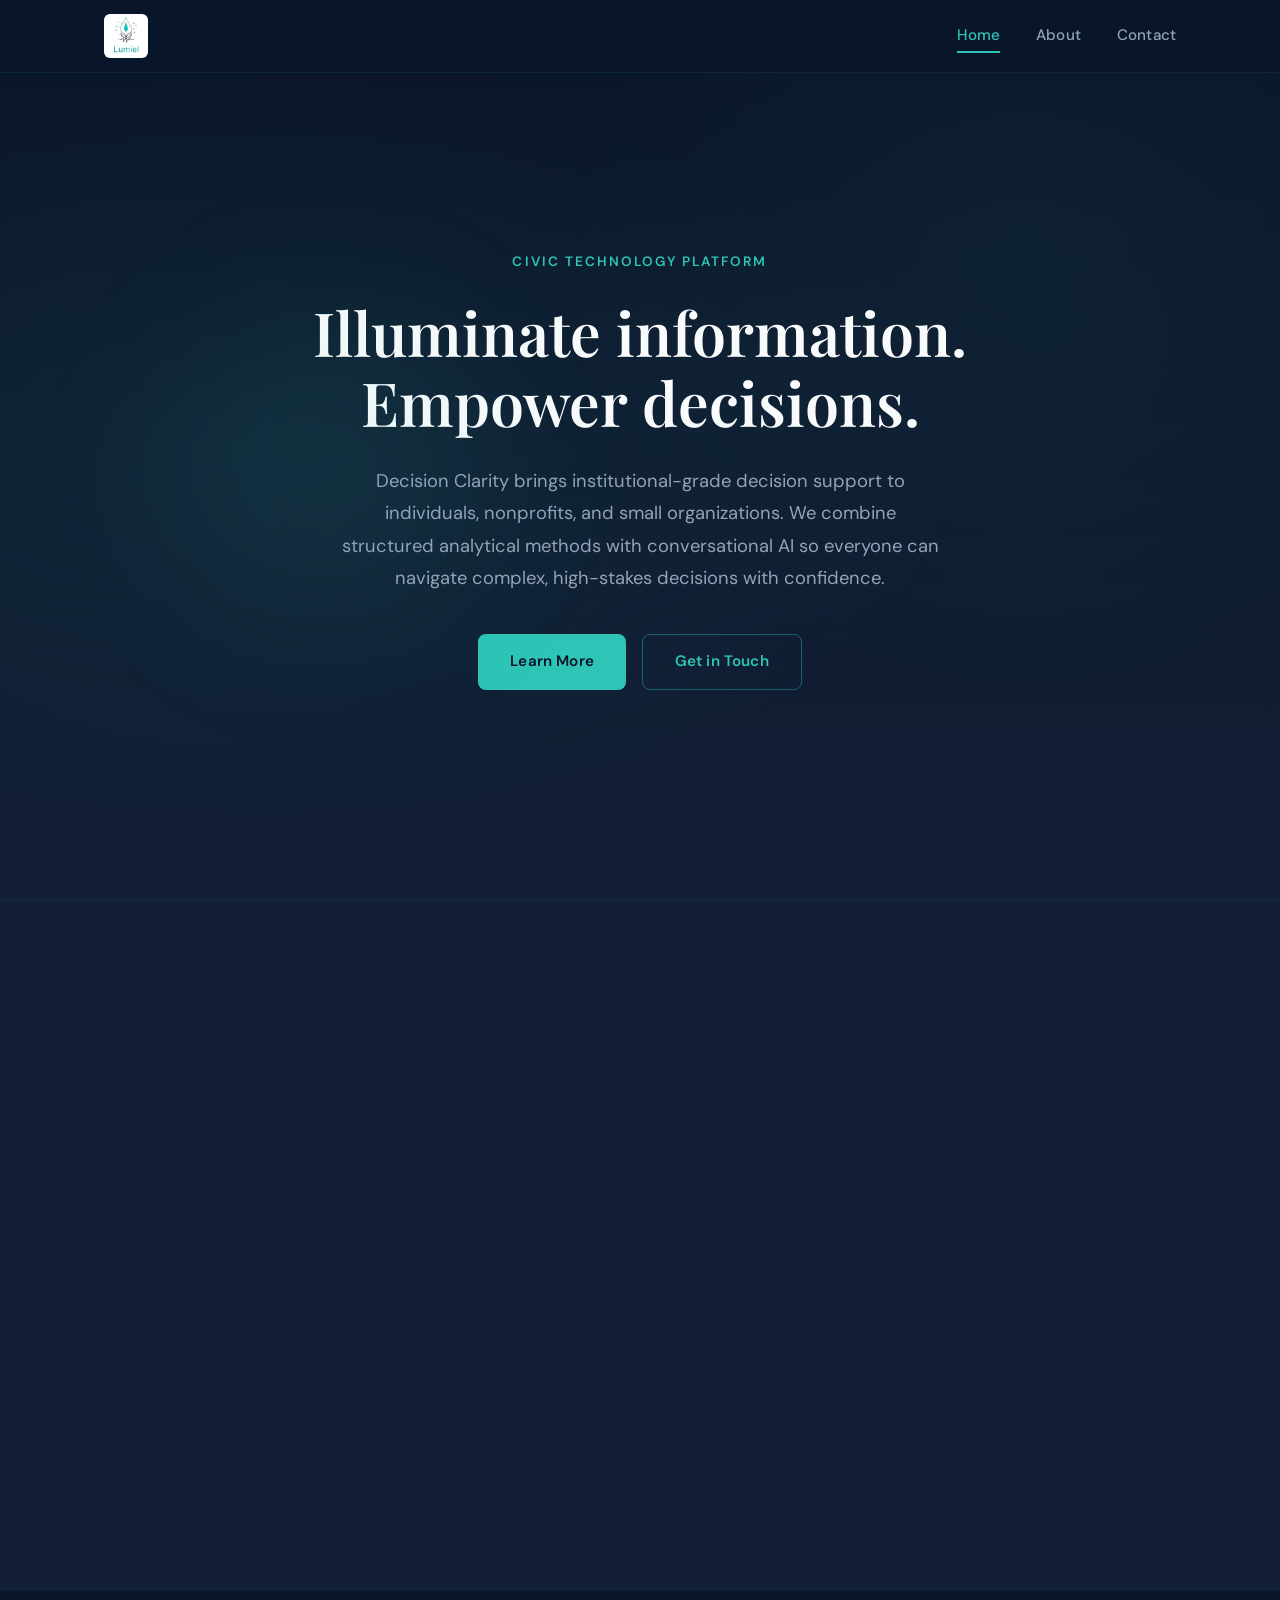
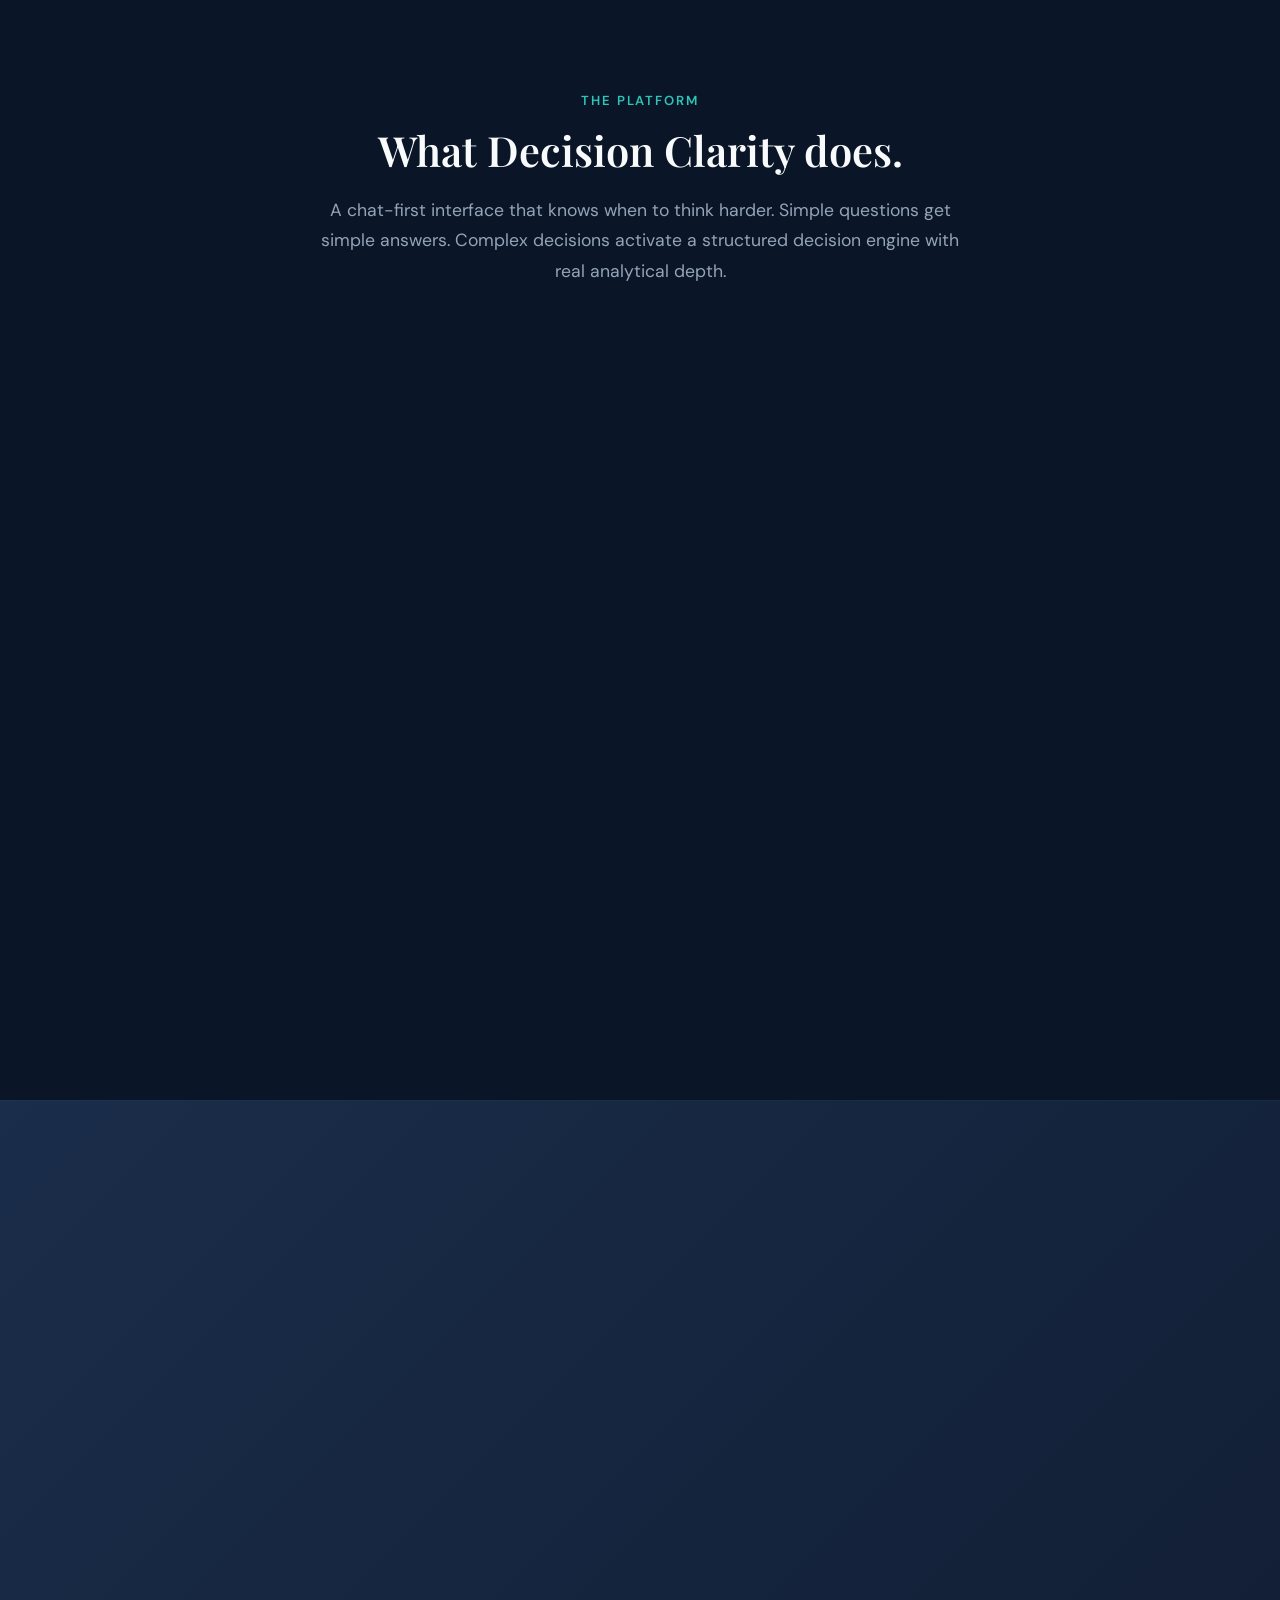
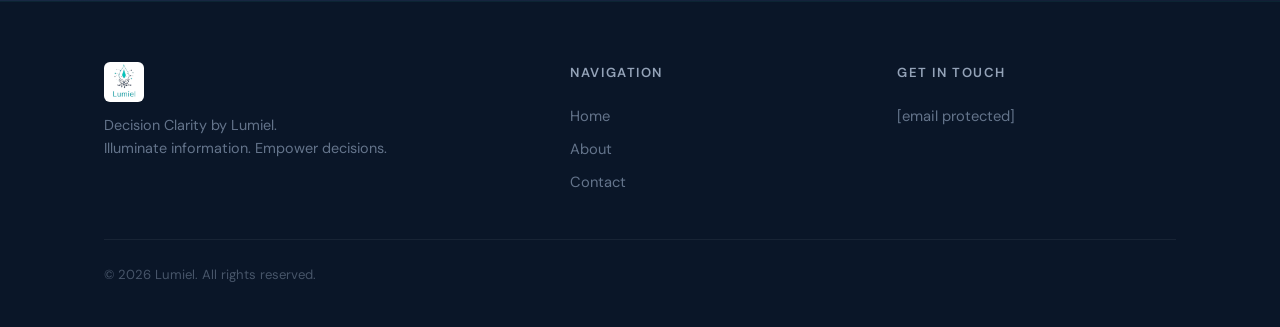
==== index.html @ 92bf22a9 "Initial commit: Decision Clarity site Co-Authored-By: Claude Opus 4.6 <noreply@anthropic.com>" ====
<!DOCTYPE html>
<html lang="en">
<head>
    <meta charset="UTF-8">
    <meta name="viewport" content="width=device-width, initial-scale=1.0">
    <title>Decision Clarity by Lumiel</title>
    <meta name="description" content="Institutional-grade decision support tools for everyone. Decision Clarity combines structured analytical methods with conversational AI to help navigate complex, high-stakes decisions.">
    <link rel="preconnect" href="https://fonts.googleapis.com">
    <link rel="preconnect" href="https://fonts.gstatic.com" crossorigin>
    <link href="https://fonts.googleapis.com/css2?family=DM+Sans:ital,opsz,wght@0,9..40,300;0,9..40,400;0,9..40,500;0,9..40,600;0,9..40,700;1,9..40,400&family=Playfair+Display:wght@400;500;600;700&display=swap" rel="stylesheet">
    <link rel="stylesheet" href="styles.css">
</head>
<body>

    <!-- Navigation -->
    <nav class="nav">
        <div class="nav-inner">
            <a href="index.html" class="nav-logo">
                <img src="images/logo.jpeg" alt="Lumiel" class="nav-logo-img">
            </a>
            <button class="nav-toggle" aria-label="Toggle menu">
                <span></span><span></span><span></span>
            </button>
            <div class="nav-links">
                <a href="index.html" class="nav-link active">Home</a>
                <a href="about.html" class="nav-link">About</a>
                <a href="contact.html" class="nav-link">Contact</a>
            </div>
        </div>
    </nav>

    <!-- Hero -->
    <section class="hero">
        <div class="hero-bg"></div>
        <div class="hero-content">
            <p class="hero-eyebrow">Civic Technology Platform</p>
            <h1 class="hero-title">Illuminate information.<br>Empower decisions.</h1>
            <p class="hero-subtitle">Decision Clarity brings institutional-grade decision support to individuals, nonprofits, and small organizations. We combine structured analytical methods with conversational AI so everyone can navigate complex, high-stakes decisions with confidence.</p>
            <div class="hero-actions">
                <a href="about.html" class="btn btn-primary">Learn More</a>
                <a href="contact.html" class="btn btn-outline">Get in Touch</a>
            </div>
        </div>
        <div class="hero-glow"></div>
    </section>

    <!-- Problem Statement -->
    <section class="section section-problem">
        <div class="container">
            <div class="problem-grid">
                <div class="problem-text">
                    <p class="section-eyebrow">The Problem</p>
                    <h2 class="section-title">The decision intelligence gap is real.</h2>
                    <p class="section-body">Governments, corporations, and intelligence agencies have long relied on structured analytical frameworks, probabilistic forecasting, and causal modeling to make high-stakes decisions. These tools are powerful, rigorously developed, and largely inaccessible to the public.</p>
                    <p class="section-body">Meanwhile, individuals and small organizations face increasingly complex decisions with tools that were never designed for the task. Consumer AI offers conversational convenience but lacks the methodological rigor, transparency, and accountability that serious decisions require.</p>
                </div>
                <div class="problem-visual">
                    <div class="gap-card gap-card-top">
                        <span class="gap-icon">&#9670;</span>
                        <h3>Institutions</h3>
                        <p>Bayesian models, causal inference, structured analytic techniques, dedicated analyst teams</p>
                    </div>
                    <div class="gap-divider">
                        <span>The Gap</span>
                    </div>
                    <div class="gap-card gap-card-bottom">
                        <span class="gap-icon">&#9671;</span>
                        <h3>Everyone Else</h3>
                        <p>Unstructured AI chat, search engines, intuition, guesswork</p>
                    </div>
                </div>
            </div>
        </div>
    </section>

    <!-- Platform Capabilities -->
    <section class="section section-capabilities">
        <div class="container">
            <p class="section-eyebrow center">The Platform</p>
            <h2 class="section-title center">What Decision Clarity does.</h2>
            <p class="section-intro center">A chat-first interface that knows when to think harder. Simple questions get simple answers. Complex decisions activate a structured decision engine with real analytical depth.</p>
            
            <div class="capabilities-grid">
                <div class="capability-card">
                    <div class="capability-icon">
                        <svg viewBox="0 0 24 24" fill="none" stroke="currentColor" stroke-width="1.5" stroke-linecap="round" stroke-linejoin="round"><path d="M9 12l2 2 4-4"/><path d="M12 3a9 9 0 1 0 0 18 9 9 0 0 0 0-18z"/></svg>
                    </div>
                    <h3>Evidence Grading</h3>
                    <p>Systematic evaluation of evidence quality using frameworks adapted from intelligence analysis and clinical research. Know what to trust and why.</p>
                </div>
                <div class="capability-card">
                    <div class="capability-icon">
                        <svg viewBox="0 0 24 24" fill="none" stroke="currentColor" stroke-width="1.5" stroke-linecap="round" stroke-linejoin="round"><path d="M3 3v18h18"/><path d="M7 16l4-8 4 4 4-6"/></svg>
                    </div>
                    <h3>Probabilistic Reasoning</h3>
                    <p>Bayesian updating and probabilistic tools that quantify uncertainty. Understand confidence levels and risk instead of getting a single answer with false certainty.</p>
                </div>
                <div class="capability-card">
                    <div class="capability-icon">
                        <svg viewBox="0 0 24 24" fill="none" stroke="currentColor" stroke-width="1.5" stroke-linecap="round" stroke-linejoin="round"><circle cx="6" cy="6" r="3"/><circle cx="18" cy="18" r="3"/><path d="M8.5 8.5l7 7"/><path d="M18 6l-4 4"/><path d="M6 18l4-4"/></svg>
                    </div>
                    <h3>Causal Inference</h3>
                    <p>Structured causal modeling that separates correlation from causation. Make decisions based on what actually drives outcomes, not surface patterns.</p>
                </div>
                <div class="capability-card">
                    <div class="capability-icon">
                        <svg viewBox="0 0 24 24" fill="none" stroke="currentColor" stroke-width="1.5" stroke-linecap="round" stroke-linejoin="round"><path d="M21 15a2 2 0 0 1-2 2H7l-4 4V5a2 2 0 0 1 2-2h14a2 2 0 0 1 2 2z"/></svg>
                    </div>
                    <h3>Conversational AI Interface</h3>
                    <p>Natural language interaction that guides you through analytical frameworks without requiring technical expertise. The complexity works behind the scenes.</p>
                </div>
                <div class="capability-card">
                    <div class="capability-icon">
                        <svg viewBox="0 0 24 24" fill="none" stroke="currentColor" stroke-width="1.5" stroke-linecap="round" stroke-linejoin="round"><rect x="3" y="3" width="18" height="18" rx="2"/><path d="M3 9h18"/><path d="M9 3v18"/></svg>
                    </div>
                    <h3>Normative Firewall</h3>
                    <p>A principled separation between facts and values. The platform helps you reason clearly without smuggling in hidden assumptions or biases about what you should want.</p>
                </div>
                <div class="capability-card">
                    <div class="capability-icon">
                        <svg viewBox="0 0 24 24" fill="none" stroke="currentColor" stroke-width="1.5" stroke-linecap="round" stroke-linejoin="round"><path d="M12 22s8-4 8-10V5l-8-3-8 3v7c0 6 8 10 8 10z"/></svg>
                    </div>
                    <h3>Transparent Reasoning</h3>
                    <p>Every recommendation comes with an auditable reasoning chain. You can see exactly how the platform arrived at its analysis and where the uncertainties lie.</p>
                </div>
            </div>
        </div>
    </section>

    <!-- CTA -->
    <section class="section section-cta">
        <div class="container">
            <div class="cta-inner">
                <h2>Decision support should be a public resource,<br>not a proprietary advantage.</h2>
                <p>Decision Clarity is in active development. We're building toward a future where rigorous analytical tools are available to everyone who needs them.</p>
                <div class="cta-actions">
                    <a href="about.html" class="btn btn-primary">Meet the Team</a>
                    <a href="contact.html" class="btn btn-outline-light">Contact Us</a>
                </div>
            </div>
        </div>
    </section>

    <!-- Footer -->
    <footer class="footer">
        <div class="container">
            <div class="footer-grid">
                <div class="footer-brand">
                    <img src="images/logo.jpeg" alt="Lumiel" class="footer-logo">
                    <p class="footer-tagline">Decision Clarity by Lumiel.<br>Illuminate information. Empower decisions.</p>
                </div>
                <div class="footer-nav">
                    <h4>Navigation</h4>
                    <a href="index.html">Home</a>
                    <a href="about.html">About</a>
                    <a href="contact.html">Contact</a>
                </div>
                <div class="footer-contact">
                    <h4>Get in Touch</h4>
                    <a href="/cdn-cgi/l/email-protection#3853594c505d4a51565d50594a5c51560b0b785f55595154165b5755"><span class="__cf_email__" data-cfemail="4b202a3f232e3922252e232a392f222578780b2c262a222765282426">[email&#160;protected]</span></a>
                </div>
            </div>
            <div class="footer-bottom">
                <p>&copy; 2026 Lumiel. All rights reserved.</p>
            </div>
        </div>
    </footer>

    <script data-cfasync="false" src="/cdn-cgi/scripts/5c5dd728/cloudflare-static/email-decode.min.js"></script><script>
        // Mobile nav toggle
        const toggle = document.querySelector('.nav-toggle');
        const links = document.querySelector('.nav-links');
        toggle.addEventListener('click', () => {
            links.classList.toggle('open');
            toggle.classList.toggle('open');
        });

        // Scroll animations
        const observer = new IntersectionObserver((entries) => {
            entries.forEach(entry => {
                if (entry.isIntersecting) {
                    entry.target.classList.add('visible')
---- styles.css ----
/* ============================================
   Decision Clarity by Lumiel
   Stylesheet
   ============================================ */

:root {
    --navy: #0a1628;
    --navy-mid: #121f36;
    --navy-light: #1a2d4a;
    --teal: #2ec4b6;
    --teal-light: #5eddd0;
    --teal-glow: rgba(46, 196, 182, 0.15);
    --teal-subtle: rgba(46, 196, 182, 0.08);
    --white: #f8fafb;
    --gray-100: #e8ecf0;
    --gray-200: #c9d1da;
    --gray-300: #94a3b8;
    --gray-400: #64748b;
    --gray-500: #475569;
    --text-primary: #f0f4f8;
    --text-secondary: #94a3b8;
    --text-dark: #1a2d4a;
    --text-dark-secondary: #475569;
    --surface: #0f1b2e;
    --surface-light: #f1f5f9;
    --font-display: 'Playfair Display', Georgia, serif;
    --font-body: 'DM Sans', -apple-system, BlinkMacSystemFont, sans-serif;
    --ease-out: cubic-bezier(0.25, 0.46, 0.45, 0.94);
    --ease-spring: cubic-bezier(0.34, 1.56, 0.64, 1);
}

/* Reset */
*, *::before, *::after { box-sizing: border-box; margin: 0; padding: 0; }
html { scroll-behavior: smooth; -webkit-font-smoothing: antialiased; }
body {
    font-family: var(--font-body);
    background: var(--navy);
    color: var(--text-primary);
    line-height: 1.7;
    overflow-x: hidden;
}
img { max-width: 100%; display: block; }
a { color: inherit; text-decoration: none; }

/* Container */
.container {
    max-width: 1120px;
    margin: 0 auto;
    padding: 0 24px;
}

/* ============================================
   Navigation
   ============================================ */
.nav {
    position: fixed;
    top: 0;
    left: 0;
    right: 0;
    z-index: 1000;
    background: rgba(10, 22, 40, 0.85);
    backdrop-filter: blur(20px);
    border-bottom: 1px solid rgba(46, 196, 182, 0.1);
}
.nav-inner {
    max-width: 1120px;
    margin: 0 auto;
    padding: 0 24px;
    display: flex;
    align-items: center;
    justify-content: space-between;
    height: 72px;
}
.nav-logo { display: flex; align-items: center; }
.nav-logo-img { height: 44px; width: auto; border-radius: 6px; }
.nav-links { display: flex; gap: 36px; align-items: center; }
.nav-link {
    font-size: 0.95rem;
    font-weight: 500;
    color: var(--gray-300);
    transition: color 0.3s var(--ease-out);
    letter-spacing: 0.01em;
    position: relative;
}
.nav-link::after {
    content: '';
    position: absolute;
    bottom: -4px;
    left: 0;
    width: 0;
    height: 2px;
    background: var(--teal);
    transition: width 0.3s var(--ease-out);
}
.nav-link:hover, .nav-link.active { color: var(--teal); }
.nav-link:hover::after, .nav-link.active::after { width: 100%; }

/* Mobile Nav Toggle */
.nav-toggle {
    display: none;
    flex-direction: column;
    gap: 5px;
    background: none;
    border: none;
    cursor: pointer;
    padding: 4px;
}
.nav-toggle span {
    display: block;
    width: 24px;
    height: 2px;
    background: var(--gray-300);
    transition: all 0.3s var(--ease-out);
    border-radius: 1px;
}
.nav-toggle.open span:nth-child(1) { transform: rotate(45deg) translate(5px, 5px); }
.nav-toggle.open span:nth-child(2) { opacity: 0; }
.nav-toggle.open span:nth-child(3) { transform: rotate(-45deg) translate(5px, -5px); }

/* ============================================
   Hero
   ============================================ */
.hero {
    position: relative;
    min-height: 100vh;
    display: flex;
    align-items: center;
    padding: 120px 24px 80px;
    overflow: hidden;
}
.hero-bg {
    position: absolute;
    inset: 0;
    background: 
        radial-gradient(ellipse 80% 60% at 20% 50%, rgba(46, 196, 182, 0.08) 0%, transparent 70%),
        radial-gradient(ellipse 60% 80% at 80% 30%, rgba(46, 196, 182, 0.05) 0%, transparent 60%),
        linear-gradient(180deg, var(--navy) 0%, var(--navy-mid) 100%);
}
.hero-glow {
    position: absolute;
    top: 30%;
    left: 10%;
    width: 400px;
    height: 400px;
    background: radial-gradient(circle, rgba(46, 196, 182, 0.12) 0%, transparent 70%);
    filter: blur(80px);
    pointer-events: none;
    animation: glow-float 8s ease-in-out infinite alternate;
}
@keyframes glow-float {
    0% { transform: translate(0, 0); }
    100% { transform: translate(60px, -40px); }
}
.hero-content {
    position: relative;
    max-width: 720px;
    margin: 0 auto;
    text-align: center;
}
.hero-eyebrow {
    font-family: var(--font-body);
    font-size: 0.85rem;
    font-weight: 600;
    text-transform: uppercase;
    letter-spacing: 0.15em;
    color: var(--teal);
    margin-bottom: 24px;
}
.hero-title {
    font-family: var(--font-display);
    font-size: clamp(2.4rem, 5.5vw, 3.8rem);
    font-weight: 600;
    line-height: 1.15;
    margin-bottom: 28px;
    color: var(--white);
}
.hero-subtitle {
    font-size: 1.15rem;
    line-height: 1.75;
    color: var(--gray-300);
    margin-bottom: 40px;
    max-width: 600px;
    margin-left: auto;
    margin-right: auto;
}
.hero-actions {
    display: flex;
    gap: 16px;
    justify-content: center;
    flex-wrap: wrap;
}

/* ============================================
   Page Hero (About, Contact)
   ============================================ */
.page-hero {
    padding: 140px 0 60px;
    text-align: center;
    background:
        radial-gradient(ellipse 70% 50% at 50% 60%, rgba(46, 196, 182, 0.06) 0%, transparent 70%),
        var(--navy);
}
.page-hero-title {
    font-family: var(--font-display);
    font-size: clamp(2.2rem, 5vw, 3.4rem);
    font-weight: 600;
    line-height: 1.15;
    margin-bottom: 20px;
    color: var(--white);
}
.page-hero-subtitle {
    font-size: 1.15rem;
    color: var(--gray-300);
    max-width: 560px;
    margin: 0 auto;
    line-height: 1.75;
}

/* ============================================
   Buttons
   ============================================ */
.btn {
    display: inline-flex;
    align-items: center;
    padding: 14px 32px;
    font-family: var(--font-body);
    font-size: 0.95rem;
    font-weight: 600;
    border-radius: 8px;
    transition: all 0.3s var(--ease-out);
    cursor: pointer;
    border: none;
    letter-spacing: 0.01em;
}
.btn-primary {
    background: var(--teal);
    color: var(--navy);
}
.btn-primary:hover {
    background: var(--teal-light);
    transform: translateY(-2px);
    box-shadow: 0 8px 30px rgba(46, 196, 182, 0.25);
}
.btn-outline {
    background: transparent;
    color: var(--teal);
    border: 1.5px solid rgba(46, 196, 182, 0.4);
}
.btn-outline:hover {
    border-color: var(--teal);
    background: rgba(46, 196, 182, 0.08);
    transform: translateY(-2px);
}
.btn-outline-light {
    background: transparent;
    color: var(--white);
    border: 1.5px solid rgba(255, 255, 255, 0.3);
}
.btn-outline-light:hover {
    border-color: var(--white);
    background: rgba(255, 255, 255, 0.08);
    transform: translateY(-2px);
}

/* ============================================
   Sections
   ============================================ */
.section { padding: 100px 0; }
.section-eyebrow {
    font-size: 0.82rem;
    font-weight: 600;
    text-transform: uppercase;
    letter-spacing: 0.15em;
    color: var(--teal);
    margin-bottom: 12px;
}
.section-eyebrow.center { text-align: center; }
.section-title {
    font-family: var(--font-display);
    font-size: clamp(1.8rem, 3.5vw, 2.6rem);
    font-weight: 600;
    line-height: 1.2;
    margin-bottom: 20px;
    color: var(--white);
}
.section-title.center { text-align: center; }
.section-body {
    font-size: 1.05rem;
    color: var(--gray-300);
    line-height: 1.8;
    margin-bottom: 16px;
}
.section-intro {
    font-size: 1.1rem;
    color: var(--gray-300);
    max-width: 640px;
    margin: 0 auto 60px;
    line-height: 1.75;
}
.section-intro.center { text-align: center; }

/* ============================================
   Problem Section
   ============================================ */
.section-problem {
    background: var(--navy-mid);
    border-top: 1px solid rgba(46, 196, 182, 0.06);
    border-bottom: 1px solid rgba(46, 196, 182, 0.06);
}
.problem-grid {
    display: grid;
    grid-template-columns: 1fr 1fr;
    gap: 80px;
    align-items: center;
}
.problem-text, .problem-visual {
    opacity: 0;
    transform: translateY(30px);
    transition: all 0.8s var(--ease-out);
}
.problem-text.visible, .problem-visual.visible {
    opacity: 1;
    transform: translateY(0);
}
.gap-card {
    padding: 28px;
    border-radius: 12px;
    border: 1px solid rgba(46, 196, 182, 0.15);
}
.gap-card-top {
    background: linear-gradient(135deg, rgba(46, 196, 182, 0.12) 0%, rgba(46, 196, 182, 0.03) 100%);
}
.gap-card-bottom {
    background: rgba(255, 255, 255, 0.03);
    border-color: rgba(255, 255, 255, 0.1);
}
.gap-card h3 {
    font-family: var(--font-display);
    font-size: 1.2rem;
    margin-bottom: 8px;
    color: var(--white);
}
.gap-card p {
    font-size: 0.92rem;
    color: var(--gray-300);
    line-height: 1.6;
}
.gap-icon {
    font-size: 1.4rem;
    color: var(--teal);
    display: block;
    margin-bottom: 10px;
}
.gap-divider {
    display: flex;
    align-items: center;
    justify-content: center;
    padding: 20px 0;
}
.gap-divider span {
    font-size: 0.8rem;
    font-weight: 700;
    text-transform: uppercase;
    letter-spacing: 0.2em;
    color: var(--gray-400);
    position: relative;
    padding: 0 20px;
}
.gap-divider span::before, .gap-divider span::after {
    content: '';
    position: absolute;
    top: 50%;
    width: 40px;
    height: 1px;
    background: var(--gray-500);
}
.gap-divider span::before { right: 100%; }
.gap-divider span::after { left: 100%; }

/* ============================================
   Capabilities
   ============================================ */
.section-capabilities {
    background: var(--navy);
}
.capabilities-grid {
    display: grid;
    grid-template-columns: repeat(3, 1fr);
    gap: 24px;
}
.capability-card {
    padding: 36px 28px;
    border-radius: 12px;
    background: var(--surface);
    border: 1px solid rgba(46, 196, 182, 0.08);
    transition: all 0.4s var(--ease-out);
    opacity: 0;
    transform: translateY(30px);
}
.capability-card.visible {
    opacity: 1;
    transform: translateY(0);
}
.capability-card:nth-child(2).visible { transition-delay: 0.1s; }
.capability-card:nth-child(3).visible { transition-delay: 0.2s; }
.capability-card:nth-child(4).visible { transition-delay: 0.3s; }
.capability-card:nth-child(5).visible { transition-delay: 0.4s; }
.capability-card:nth-child(6).visible { transition-delay: 0.5s; }
.capability-card:hover {
    border-color: rgba(46, 196, 182, 0.25);
    transform: translateY(-4px);
    box-shadow: 0 12px 40px rgba(0, 0, 0, 0.3);
}
.capability-icon {
    width: 48px;
    height: 48px;
    margin-bottom: 20px;
    color: var(--teal);
}
.capability-icon svg { width: 100%; height: 100%; }
.capability-card h3 {
    font-family: var(--font-display);
    font-size: 1.15rem;
    font-weight: 600;
    margin-bottom: 12px;
    color: var(--white);
}
.capability-card p {
    font-size: 0.95rem;
    color: var(--gray-300);
    line-height: 1.7;
}

/* ============================================
   CTA Section
   ============================================ */
.section-cta {
    background: linear-gradient(135deg, var(--navy-light) 0%, var(--navy-mid) 100%);
    border-top: 1px solid rgba(46, 196, 182, 0.08);
}
.cta-inner {
    text-align: center;
    max-width: 640px;
    margin: 0 auto;
    opacity: 0;
    transform: translateY(30px);
    transition: all 0.8s var(--ease-out);
}
.cta-inner.visible {
    opacity: 1;
    transform: translateY(0);
}
.cta-inner h2 {
    font-family: var(--font-display);
    font-size: clamp(1.6rem, 3vw, 2.2rem);
    font-weight: 600;
    line-height: 1.3;
    margin-bottom: 16px;
    color: var(--white);
}
.cta-inner p {
    font-size: 1.05rem;
    color: var(--gray-300);
    line-height: 1.75;
    margin-bottom: 32px;
}
.cta-actions {
    display: flex;
    gap: 16px;
    justify-content: center;
    flex-wrap: wrap;
}

/* ============================================
   Mission Section (About)
   ============================================ */
.section-mission {
    background: var(--navy-mid);
    border-top: 1px solid rgba(46, 196, 182, 0.06);
}
.mission-grid {
    display: grid;
    grid-template-columns: 1.2fr 1fr;
    gap: 80px;
    align-items: start;
}
.mission-content {
    opacity: 0;
    transform: translateY(30px);
    transition: all 0.8s var(--ease-out);
}
.mission-content.visible {
    opacity: 1;
    transform: translateY(0);
}
.mission-principles { display: flex; flex-direction: column; gap: 24px; }
.principle {
    padding: 24px;
    border-radius: 10px;
    background: var(--surface);
    border: 1px solid rgba(46, 196, 182, 0.08);
    opacity: 0;
    transform: translateX(30px);
    transition: all 0.6s var(--ease-out);
}
.principle.visible {
    opacity: 1;
    transform: translateX(0);
}
.principle:nth-child(2).visible { transition-delay: 0.1s; }
.principle:nth-child(3).visible { transition-delay: 0.2s; }
.principle:nth-child(4).visible { transition-delay: 0.3s; }
.principle-number {
    font-size: 0.75rem;
    font-weight: 700;
    color: var(--teal);
    letter-spacing: 0.1em;
    display: block;
    margin-bottom: 8px;
}
.principle h3 {
    font-family: var(--font-display);
    font-size: 1.1rem;
    margin-bottom: 6px;
    color: var(--white);
}
.principle p {
    font-size: 0.92rem;
    color: var(--gray-300);
    line-height: 1.6;
}

/* ============================================
   Team Section (About)
   ============================================ */
.section-team {
    background: var(--navy);
}
.team-section-label {
    font-family: var(--font-body);
    font-size: 0.82rem;
    font-weight: 600;
    text-transform: uppercase;
    letter-spacing: 0.15em;
    color: var(--gray-400);
    margin-bottom: 24px;
    margin-top: 60px;
}

/* Founder Card */
.founder-card {
    margin-top: 48px;
    padding: 40px;
    border-radius: 16px;
    background: linear-gradient(135deg, rgba(46, 196, 182, 0.06) 0%, var(--surface) 100%);
    border: 1px solid rgba(46, 196, 182, 0.12);
    opacity: 0;
    transform: translateY(30px);
    transition: all 0.8s var(--ease-out);
}
.founder-card.visible {
    opacity: 1;
    transform: translateY(0);
}
.founder-header {
    display: flex;
    align-items: center;
    gap: 20px;
    margin-bottom: 24px;
}
.founder-avatar {
    width: 64px;
    height: 64px;
    border-radius: 50%;
    background: linear-gradient(135deg, var(--teal) 0%, var(--teal-light) 100%);
    display: flex;
    align-items: center;
    justify-content: center;
    font-family: var(--font-display);
    font-weight: 600;
    font-size: 1.1rem;
    color: var(--navy);
    flex-shrink: 0;
}
.founder-name {
    font-family: var(--font-display);
    font-size: 1.5rem;
    font-weight: 600;
    color: var(--white);
}
.founder-role {
    font-size: 0.95rem;
    color: var(--teal);
    font-weight: 500;
    margin-top: 2px;
}
.founder-bio {
    font-size: 1rem;
    color: var(--gray-300);
    line-height: 1.8;
    margin-bottom: 14px;
}
.founder-links {
    margin-top: 20px;
    display: flex;
    gap: 16px;
}

/* Social Links */
.social-link {
    display: inline-flex;
    align-items: center;
    gap: 8px;
    font-size: 0.9rem;
    font-weight: 500;
    color: var(--teal);
    transition: color 0.3s var(--ease-out);
}
.social-link:hover { color: var(--teal-light); }
.social-link svg { flex-shrink: 0; }

/* Team Cards */
.team-grid {
    display: grid;
    grid-template-columns: repeat(2, 1fr);
    gap: 24px;
}
.team-card {
    padding: 32px;
    border-radius: 12px;
    background: var(--surface);
    border: 1px solid rgba(46, 196, 182, 0.08);
    transition: all 0.4s var(--ease-out);
    opacity: 0;
    transform: translateY(30px);
}
.team-card.visible {
    opacity: 1;
    transform: translateY(0);
}
.team-card:nth-child(2).visible { transition-delay: 0.15s; }
.team-card:hover {
    border-color: rgba(46, 196, 182, 0.2);
    transform: translateY(-3px);
}
.team-avatar {
    width: 52px;
    height: 52px;
    border-radius: 50%;
    background: var(--navy-light);
    border: 1.5px solid rgba(46, 196, 182, 0.25);
    display: flex;
    align-items: center;
    justify-content: center;
    font-family: var(--font-display);
    font-weight: 600;
    font-size: 0.95rem;
    color: var(--teal);
    margin-bottom: 16px;
}
.team-name {
    font-family: var(--font-display);
    font-size: 1.15rem;
    font-weight: 600;
    color: var(--white);
    margin-bottom: 4px;
}
.team-role {
    font-size: 0.92rem;
    color: var(--teal);
    font-weight: 500;
}
.team-location {
    font-size: 0.85rem;
    color: var(--gray-400);
    margin-bottom: 14px;
}
.team-bio {
    font-size: 0.92rem;
    color: var(--gray-300);
    line-height: 1.7;
    margin-bottom: 16px;
}
.team-skills {
    display: flex;
    flex-wrap: wrap;
    gap: 8px;
    margin-bottom: 16px;
}
.team-skills span {
    font-size: 0.78rem;
    font-weight: 500;
    padding: 4px 12px;
    border-radius: 20px;
    background: rgba(46, 196, 182, 0.1);
    color: var(--teal);
    border: 1px solid rgba(46, 196, 182, 0.15);
}

/* ============================================
   Contact Section
   ============================================ */
.section-contact {
    background: var(--navy-mid);
    border-top: 1px solid rgba(46, 196, 182, 0.06);
}
.contact-grid {
    display: grid;
    grid-template-columns: 1fr 1fr;
    gap: 60px;
    align-items: start;
}
.contact-block {
    margin-bottom: 36px;
    opacity: 0;
    transform: translateY(20px);
    transition: all 0.6s var(--ease-out);
}
.contact-block.visible {
    opacity: 1;
    transform: translateY(0);
}
.contact-block:nth-child(2).visible { transition-delay: 0.1s; }
.contact-block:nth-child(3).visible { transition-delay: 0.2s; }
.contact-block h3 {
    font-family: var(--font-display);
    font-size: 1.1rem;
    color: var(--white);
    margin-bottom: 10px;
}
.contact-link {
    font-size: 1.05rem;
    color: var(--teal);
    transition: color 0.3s var(--ease-out);
}
.contact-link:hover { color: var(--teal-light); }
.contact-list {
    list-style: none;
    padding: 0;
}
.contact-list li {
    font-size: 0.95rem;
    color: var(--gray-300);
    line-height: 1.7;
    padding: 6px 0;
    padding-left: 20px;
    position: relative;
}
.contact-list li::before {
    content: '';
    position: absolute;
    left: 0;
    top: 14px;
    width: 6px;
    height: 6px;
    border-radius: 50%;
    background: var(--teal);
    opacity: 0.6;
}
.contact-card {
    padding: 48px 36px;
    border-radius: 16px;
    background: var(--surface);
    border: 1px solid rgba(46, 196, 182, 0.1);
    text-align: center;
    opacity: 0;
    transform: translateY(30px);
    transition: all 0.8s var(--ease-out);
}
.contact-card.visible {
    opacity: 1;
    transform: translateY(0);
}
.contact-card-icon {
    color: var(--teal);
    margin-bottom: 20px;
    opacity: 0.8;
}
.contact-card h3 {
    font-family: var(--font-display);
    font-size: 1.3rem;
    color: var(--white);
    margin-bottom: 12px;
}
.contact-card p {
    font-size: 0.95rem;
    color: var(--gray-300);
    line-height: 1.7;
    margin-bottom: 28px;
}

/* ============================================
   Footer
   ============================================ */
.footer {
    padding: 60px 0 40px;
    border-top: 1px solid rgba(46, 196, 182, 0.08);
    background: var(--navy);
}
.footer-grid {
    display: grid;
    grid-template-columns: 1.5fr 1fr 1fr;
    gap: 48px;
    margin-bottom: 40px;
}
.footer-logo {
    height: 40px;
    width: auto;
    border-radius: 6px;
    margin-bottom: 12px;
}
.footer-tagline {
    font-size: 0.9rem;
    color: var(--gray-400);
    line-height: 1.6;
}
.footer-nav h4, .footer-contact h4 {
    font-family: var(--font-body);
    font-size: 0.82rem;
    font-weight: 600;
    text-transform: uppercase;
    letter-spacing: 0.12em;
    color: var(--gray-300);
    margin-bottom: 16px;
}
.footer-nav a, .footer-contact a {
    display: block;
    font-size: 0.92rem;
    color: var(--gray-400);
    padding: 4px 0;
    transition: color 0.3s var(--ease-out);
}
.footer-nav a:hover, .footer-contact a:hover { color: var(--teal); }
.footer-bottom {
    padding-top: 24px;
    border-top: 1px solid rgba(255, 255, 255, 0.06);
}
.footer-bottom p {
    font-size: 0.82rem;
    color: var(--gray-500);
}

/* ============================================
   Responsive
   ============================================ */
@media (max-width: 768px) {
    .nav-toggle { display: flex; }
    .nav-links {
        display: none;
        position: absolute;
        top: 72px;
        left: 0;
        right: 0;
        background: rgba(10, 22, 40, 0.98);
        backdrop-filter: blur(20px);
        padding: 24px;
        flex-direction: column;
        gap: 0;
        border-bottom: 1px solid rgba(46, 196, 182, 0.1);
    }
    .nav-links.open { display: flex; }
    .nav-link { padding: 12px 0; }
    .nav-link::after { display: none; }

    .hero { min-height: auto; padding: 120px 24px 60px; }
    .hero-title { font-size: 2rem; }

    .problem-grid { grid-template-columns: 1fr; gap: 40px; }
    .capabilities-grid { grid-template-columns: 1fr; }
    .mission-grid { grid-template-columns: 1fr; gap: 48px; }
    .team-grid { grid-template-columns: 1fr; }
    .contact-grid { grid-template-columns: 1fr; gap: 40px; }
    .footer-grid { grid-template-columns: 1fr; gap: 32px; }

    .founder-card { padding: 28px; }
    .section { padding: 60px 0; }
}

@media (max-width: 480px) {
    .hero-title { font-size: 1.75rem; }
    .page-hero-title { font-size: 1.75rem; }
    .hero-actions { flex-direction: column; align-items: center; }
    .btn { width: 100%; justify-content: center; }
}
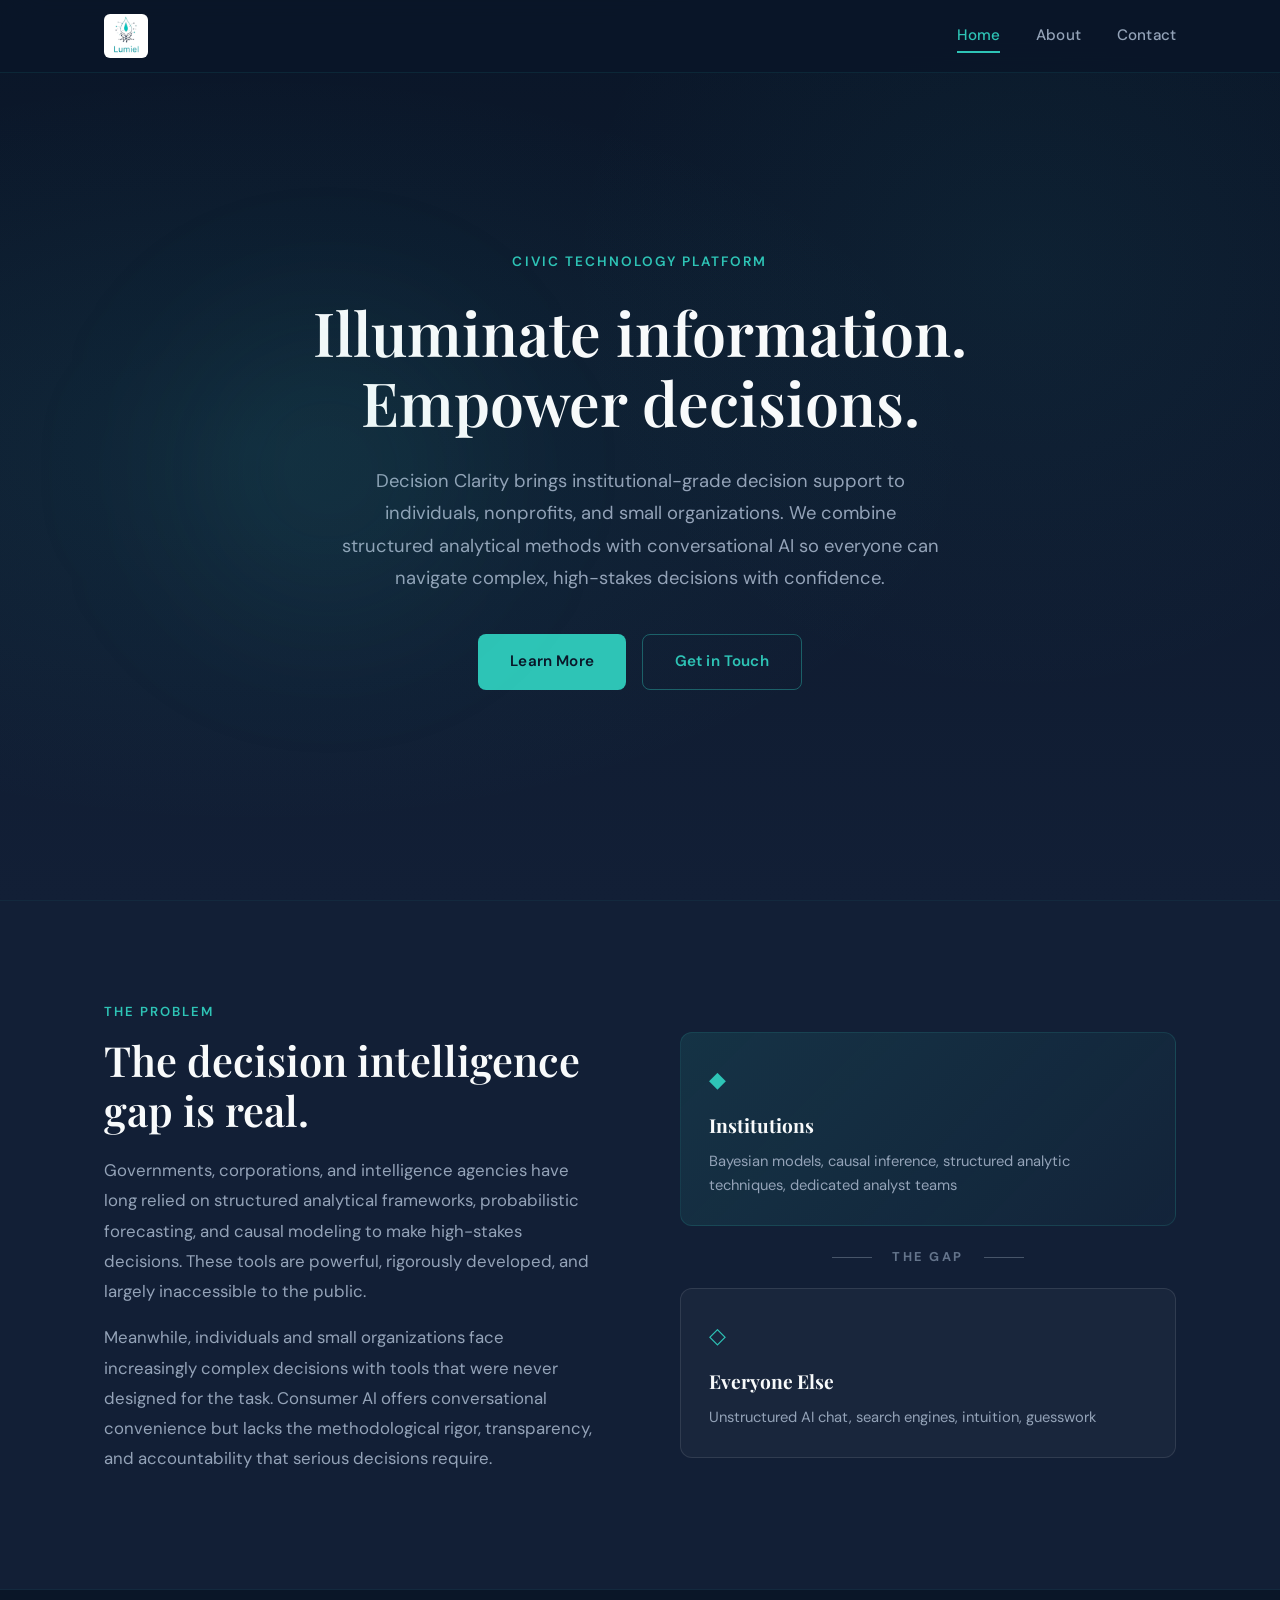
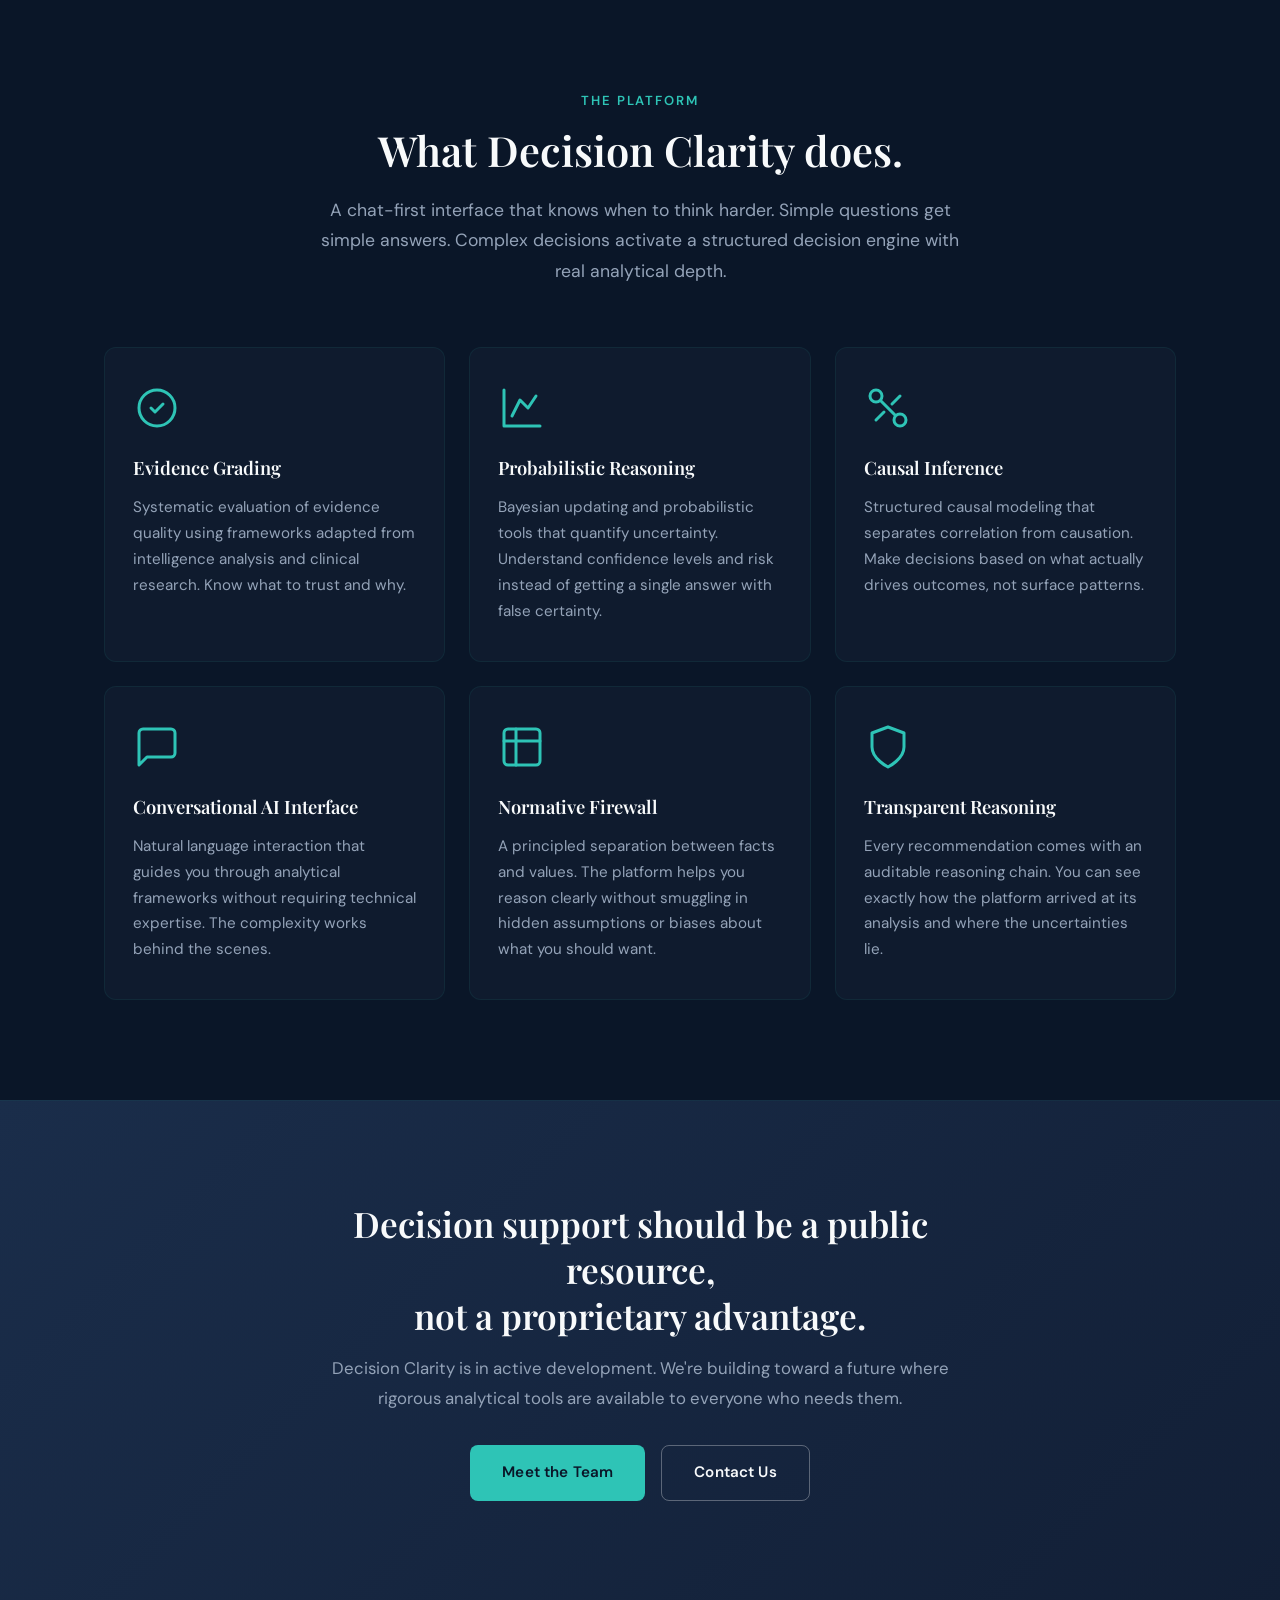
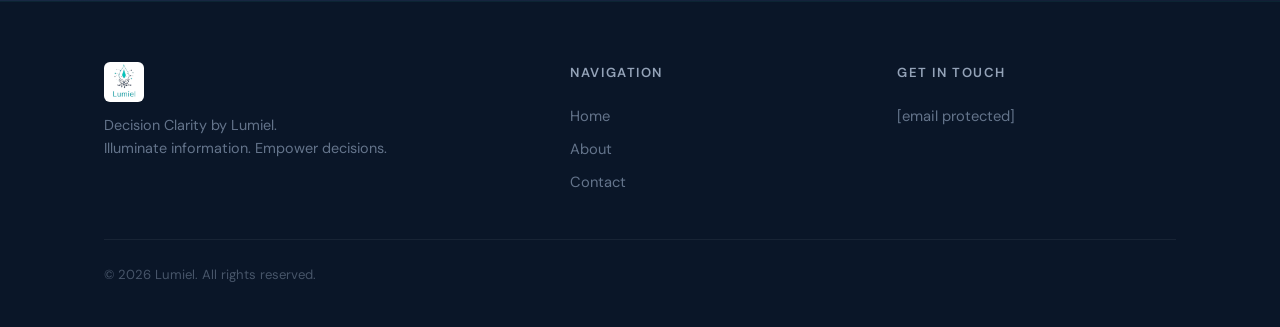
==== commit 14f59b3a: "Update team bios, fix truncated scripts, restructure team section - Fix truncated JS on all pages (h" ====
--- a/index.html
+++ b/index.html
@@ -166,7 +166,7 @@
         </div>
     </footer>
 
-    <script data-cfasync="false" src="/cdn-cgi/scripts/5c5dd728/cloudflare-static/email-decode.min.js"></script><script>
+    <script>
         // Mobile nav toggle
         const toggle = document.querySelector('.nav-toggle');
         const links = document.querySelector('.nav-links');
@@ -179,4 +179,14 @@
         const observer = new IntersectionObserver((entries) => {
             entries.forEach(entry => {
                 if (entry.isIntersecting) {
-                    entry.target.classList.add('visible')+                    entry.target.classList.add('visible');
+                }
+            });
+        }, { threshold: 0.1 });
+
+        document.querySelectorAll('.problem-text, .problem-visual, .capability-card, .cta-inner').forEach(el => {
+            observer.observe(el);
+        });
+    </script>
+</body>
+</html>
--- a/styles.css
+++ b/styles.css
@@ -624,6 +624,7 @@
     display: grid;
     grid-template-columns: repeat(2, 1fr);
     gap: 24px;
+    margin-top: 48px;
 }
 .team-card {
     padding: 32px;
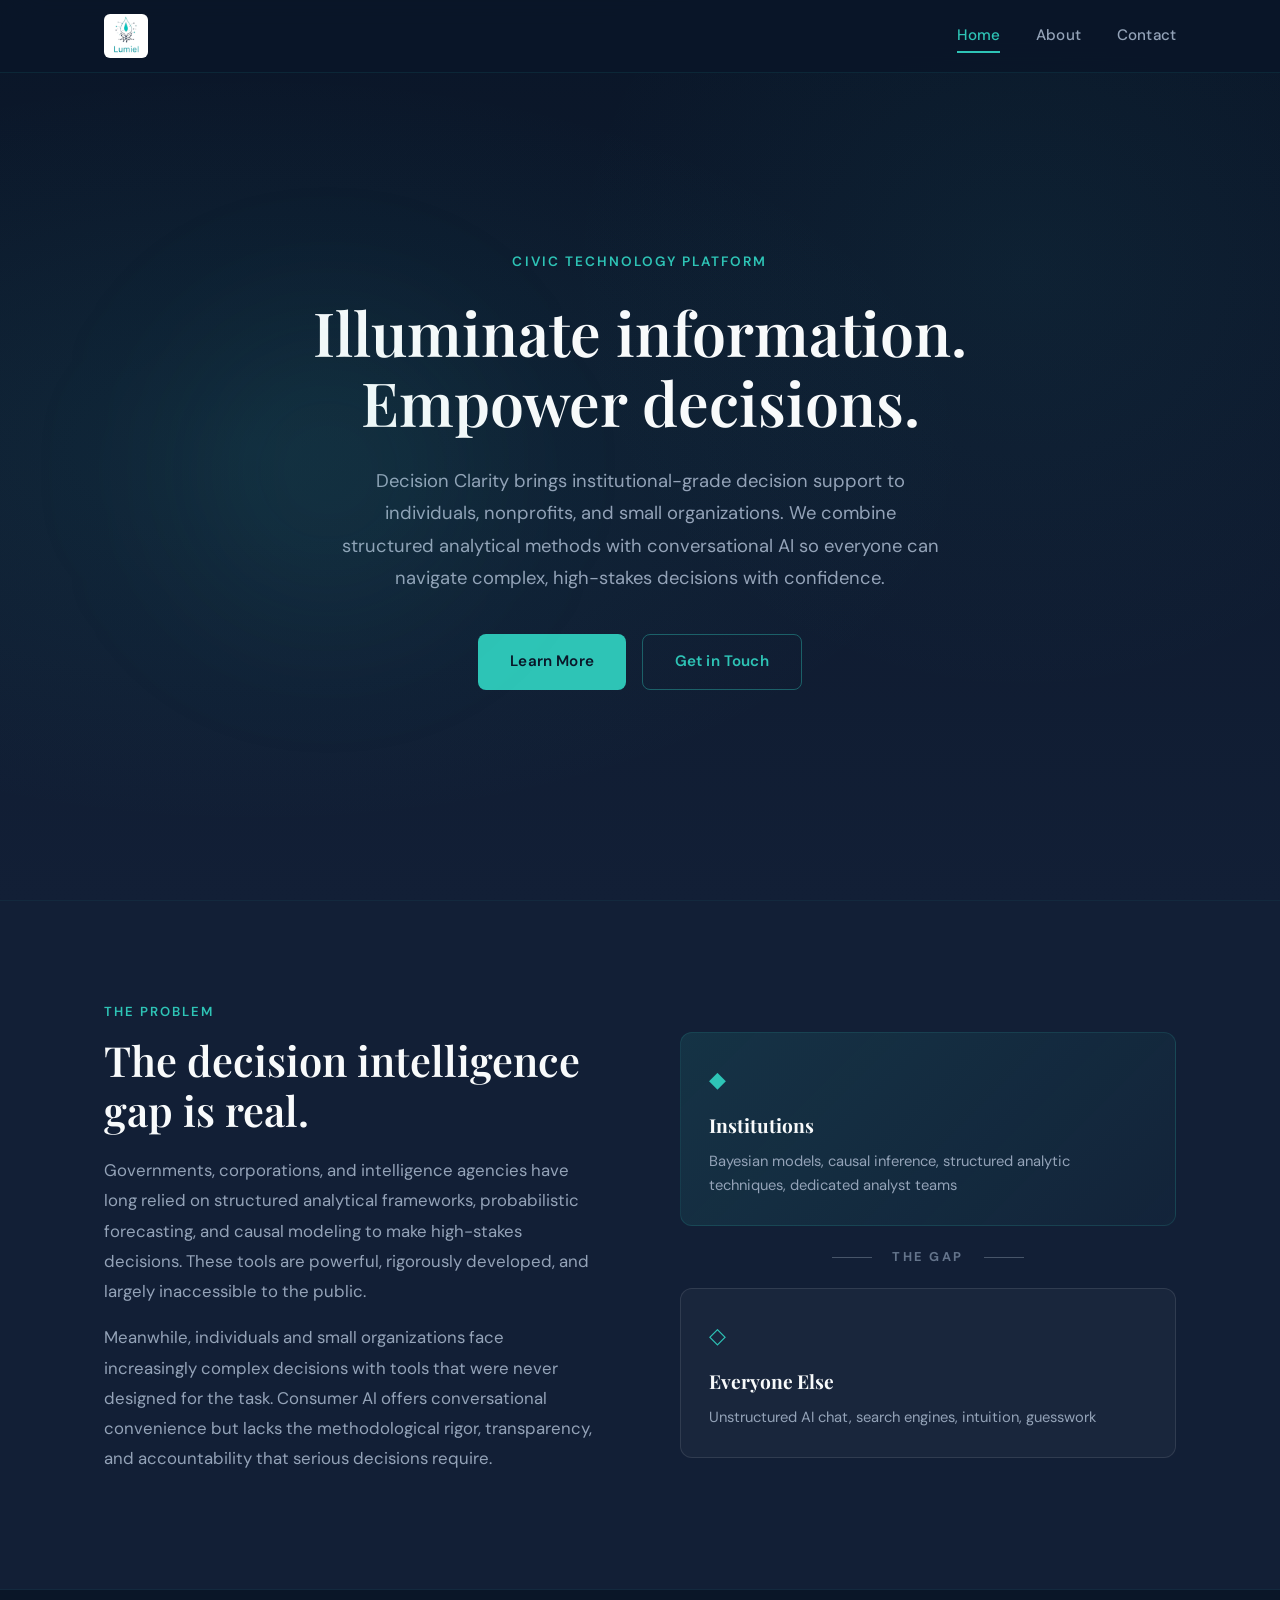
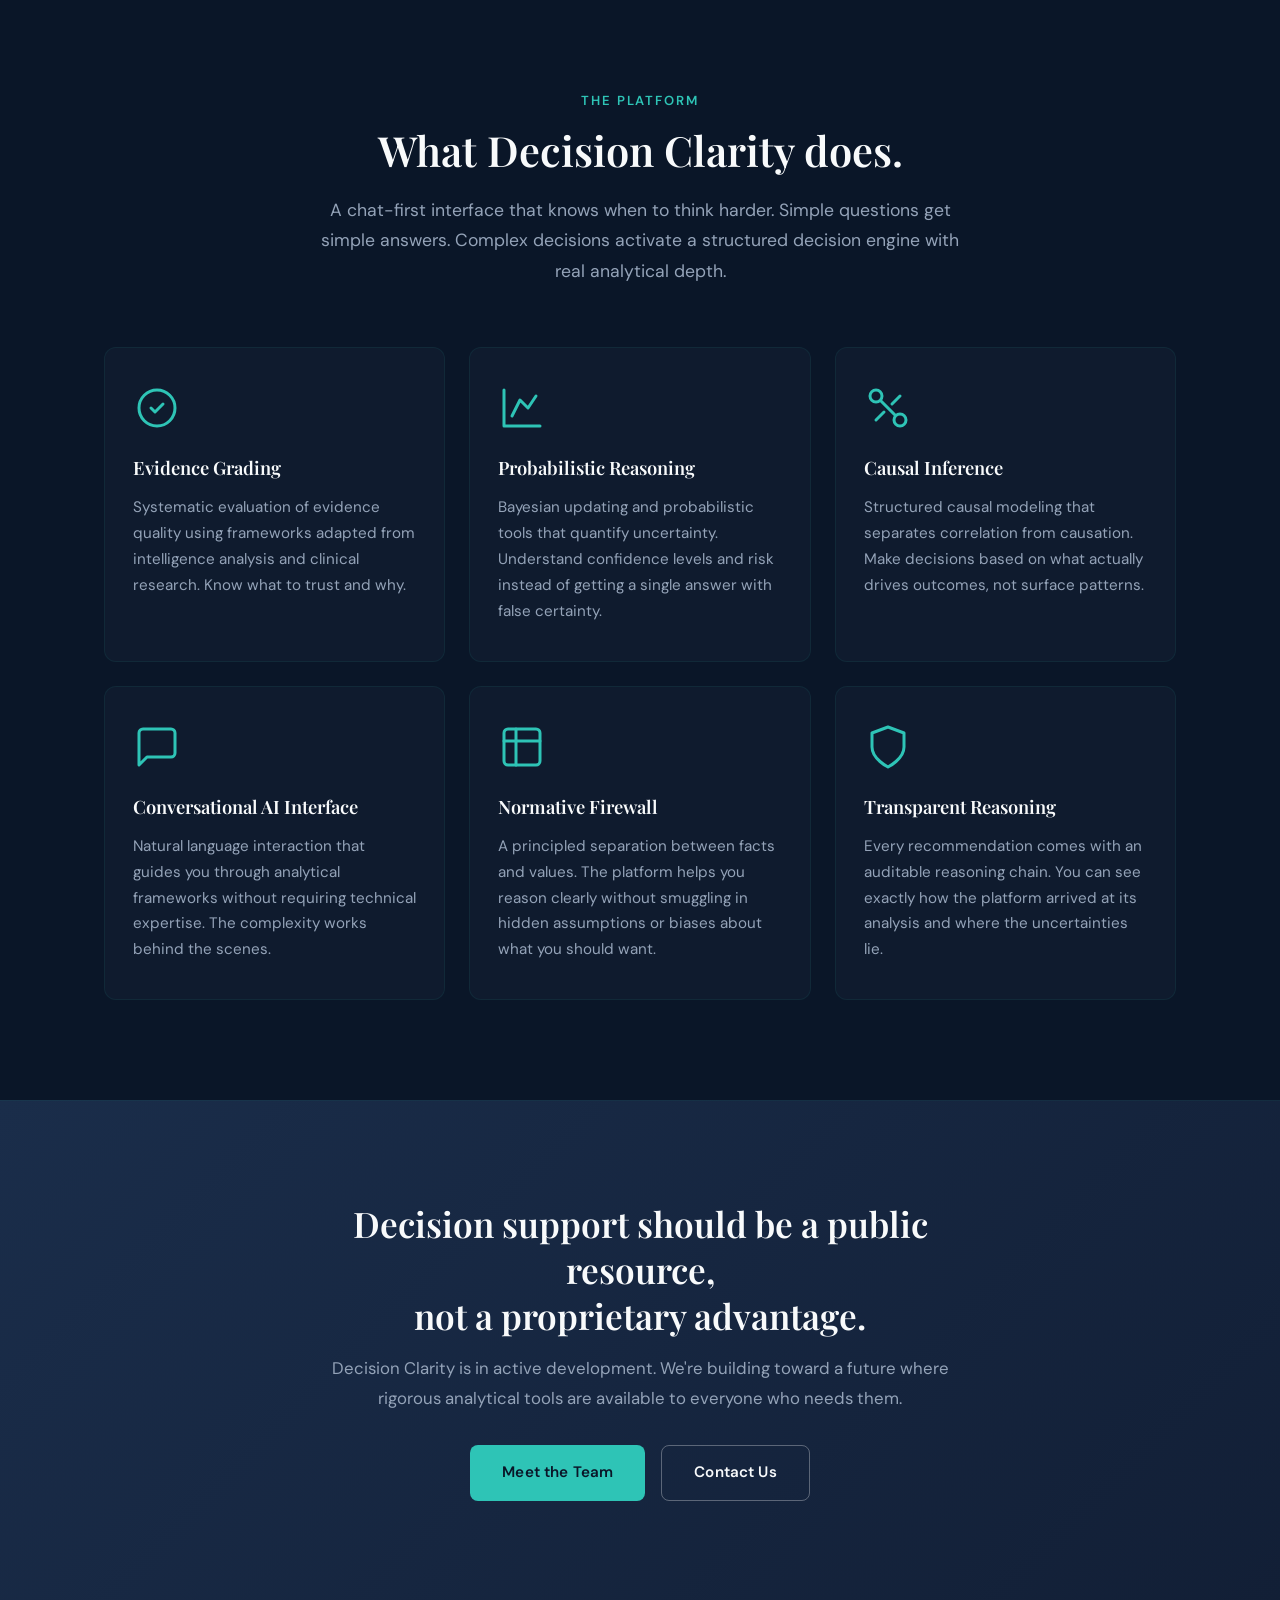
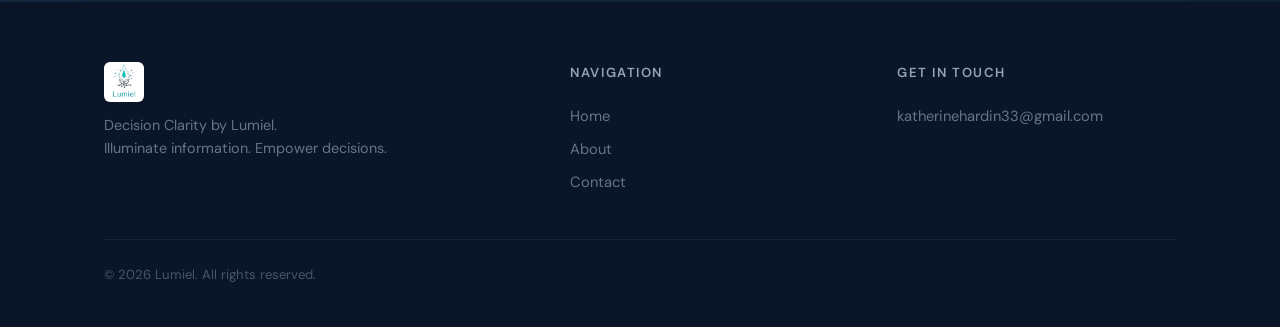
==== commit d8502f17: "Replace Cloudflare email obfuscation with mailto links All email links across the site now use mailt" ====
--- a/index.html
+++ b/index.html
@@ -157,7 +157,7 @@
                 </div>
                 <div class="footer-contact">
                     <h4>Get in Touch</h4>
-                    <a href="/cdn-cgi/l/email-protection#3853594c505d4a51565d50594a5c51560b0b785f55595154165b5755"><span class="__cf_email__" data-cfemail="4b202a3f232e3922252e232a392f222578780b2c262a222765282426">[email&#160;protected]</span></a>
+                    <a href="mailto:katherinehardin33@gmail.com">katherinehardin33@gmail.com</a>
                 </div>
             </div>
             <div class="footer-bottom">
